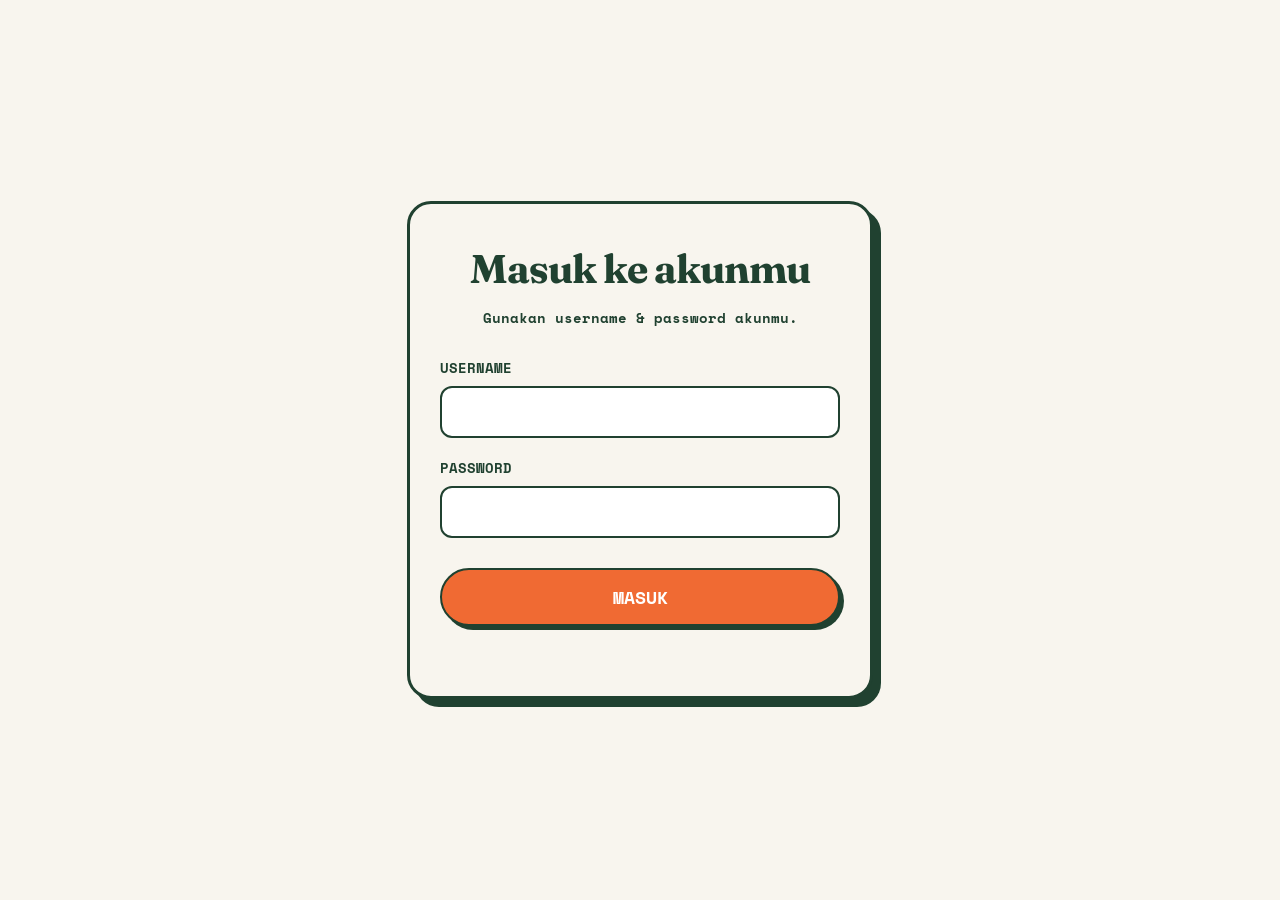
==== index.html @ 65d06ff5 "arra done" ====
<!DOCTYPE html>
<html lang="en">
<head>
    <meta charset="UTF-8">
    <meta name="viewport" content="width=device-width, initial-scale=1.0">
    <title>Document</title>
    <script src="auth.js" defer></script>
</head>
<body>
    <h2>Bismillah</h2>
    <button id="logoutBtn">Coba logout</button>
</body>
</html>
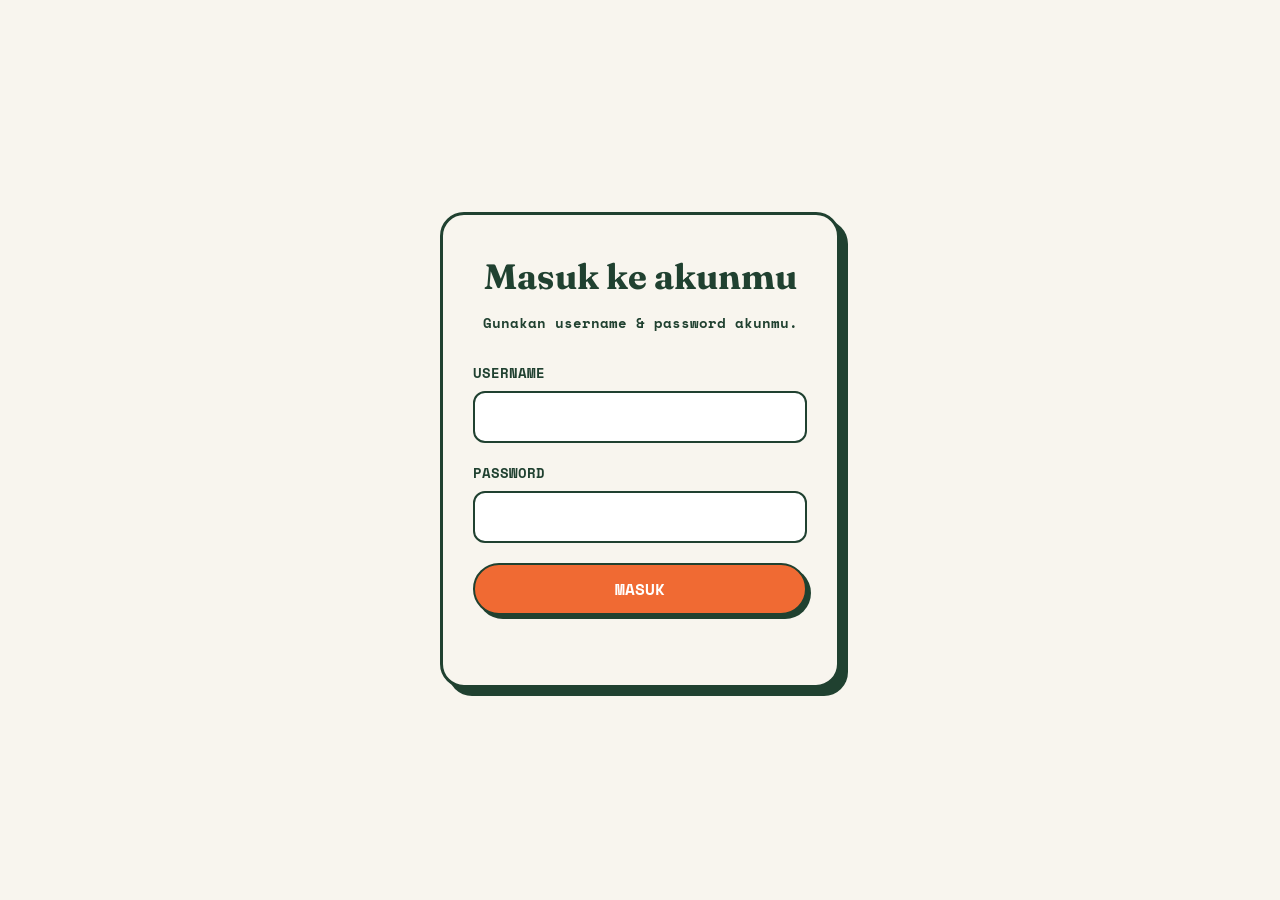
==== commit 7cd1b132: "nambah baagian izhar plus beberapa penyesuaian spt header tidak ikut scroll dan layar bisa sesuaikan" ====
--- a/index.html
+++ b/index.html
@@ -1,14 +1,80 @@
 <!DOCTYPE html>
-<html lang="en">
+<html lang="id">
 <head>
     <meta charset="UTF-8">
     <meta name="viewport" content="width=device-width, initial-scale=1.0">
-    <title>Document</title>
+    <title>Mini Shopee - Katalog Produk</title>
+    <link rel="stylesheet" href="style.css">
     <script src="auth.js" defer></script>
+    <script src="app.js" defer></script>
 </head>
 <body>
-    <h2>Bismillah</h2>
-    <button id="logoutBtn">Coba logout</button>
+    <div class="app-container">
+        <!-- Header & Navigasi -->
+        <header>
+            <button id="logoutBtn" class="nav-btn">Logout</button>
+            <h2 id="welcomeMsg" class="welcome-text">Welcome!</h2>
+            <div class="cart-header">
+                <button id="cartToggleBtn" class="cart-btn">
+                    🧺 KERANJANG <span id="cartBadge" class="badge">0</span>
+                </button>
+            </div>
+        </header>
+
+        <!-- Filter & Search Section -->
+        <section class="controls-section">
+            <div class="input-group search-group">
+                <label for="searchInput">Cari Produk</label>
+                <input type="text" id="searchInput" placeholder="Cari berdasarkan nama atau kategori...">
+            </div>
+
+            <div class="input-group">
+                <label for="categoryFilter">Kategori</label>
+                <select id="categoryFilter">
+                    <option value="all">Semua Kategori</option>
+                </select>
+            </div>
+
+            <div class="input-group">
+                <label for="sortBy">Urutkan Berdasarkan</label>
+                <select id="sortBy">
+                    <option value="default">Default</option>
+                    <option value="price-asc">Termurah</option>
+                    <option value="price-desc">Termahal</option>
+                    <option value="rating-desc">Rating Tertinggi</option>
+                </select>
+            </div>
+        </section>
+
+        <!-- Keranjang Belanja -->
+        <section id="cartSection" class="cart-section hidden">
+            <h3>Keranjang Belanja Anda</h3>
+            <div id="cartItemsList" class="cart-items-list"></div>
+            <div class="cart-summary">
+                <h4>Total: $<span id="cartTotal">0</span></h4>
+                <button id="clearCartBtn" class="danger-btn">Kosongkan Keranjang</button>
+            </div>
+        </section>
+
+        <!-- Container Error Global -->
+        <div id="errorContainer" class="error-container hidden"></div>
+
+        <!-- Catalog Grid -->
+        <main>
+            <div id="productList" class="product-grid"></div>
+            
+            <div class="load-more-container">
+                <button id="loadMoreBtn" class="hidden">Muat Lebih Banyak</button>
+            </div>
+        </main>
+    </div>
+
+    <!-- Modal Detail Produk -->
+    <div id="productModal" class="modal hidden">
+        <div class="modal-content">
+            <span id="closeModalBtn" class="close-btn">&times;</span>
+            <div id="modalBody" class="modal-body"></div>
+        </div>
+    </div>
 </body>
-</html>
-
+</html>
--- a/style.css
+++ b/style.css
@@ -0,0 +1,420 @@
+@import url('https://fonts.googleapis.com/css2?family=Fraunces:opsz,wght@9..144,700&family=Space+Mono:wght@400;700&display=swap');
+
+:root {
+  --bg-color: #F8F5EE;
+  --text-dark: #204130;
+  --primary-btn: #F06A33;
+  --primary-btn-hover: #D75520;
+  --input-bg: #FFFFFF;
+  --border-color: #204130;
+}
+
+* {
+  box-sizing: border-box;
+}
+
+body {
+  margin: 0;
+  padding: 20px;
+  background-color: var(--bg-color);
+  font-family: 'Space Mono', monospace;
+  color: var(--text-dark);
+  display: flex;
+  justify-content: center;
+  align-items: flex-start;
+  min-height: 100vh;
+}
+
+/* Login Container */
+.login-container {
+  background-color: var(--bg-color);
+  border: 3px solid var(--border-color);
+  border-radius: 24px;
+  padding: 40px 30px;
+  width: 100%;
+  max-width: 400px;
+  box-shadow: 8px 8px 0px var(--border-color); 
+  text-align: center;
+  margin: auto;
+}
+
+.login-container h2 {
+  font-family: 'Fraunces', serif;
+  font-size: 2.2rem;
+  margin-top: 0;
+  margin-bottom: 10px;
+}
+
+.login-container p {
+  font-size: 0.9rem;
+  margin-bottom: 30px;
+  font-weight: 700;
+}
+
+/* Input Group */
+.input-group {
+  text-align: left;
+  margin-bottom: 20px;
+}
+
+.input-group label {
+  display: block;
+  font-weight: 700;
+  margin-bottom: 8px;
+  font-size: 0.85rem;
+  text-transform: uppercase;
+}
+
+.input-group input,
+.input-group select {
+  width: 100%;
+  padding: 12px;
+  border: 2px solid var(--border-color);
+  border-radius: 12px;
+  font-family: 'Space Mono', monospace;
+  font-size: 1rem;
+  background-color: var(--input-bg);
+  outline: none;
+}
+
+/* General Button Style */
+button {
+  width: 100%;
+  padding: 12px 18px;
+  background-color: var(--primary-btn);
+  color: #fff;
+  font-family: 'Space Mono', monospace;
+  font-weight: 700;
+  font-size: 1rem;
+  text-transform: uppercase;
+  border: 2px solid var(--border-color);
+  border-radius: 50px;
+  cursor: pointer;
+  transition: all 0.2s ease;
+  box-shadow: 4px 4px 0px var(--border-color);
+}
+
+button:hover {
+  background-color: var(--primary-btn-hover);
+  transform: translate(2px, 2px);
+  box-shadow: 2px 2px 0px var(--border-color);
+}
+
+#errorMsg {
+  margin-top: 15px;
+  font-size: 0.8rem;
+  font-weight: bold;
+  color: #D75520 !important;
+}
+
+/* Application Layout */
+.app-container {
+  width: 100%;
+  max-width: 1100px;
+  margin: 0 auto;
+}
+
+/* Responsive Header (Logout - Welcome - Keranjang) */
+header {
+  position: sticky;
+  top: 0;
+  z-index: 100;
+  background-color: var(--bg-color); /* Agar konten di bawahnya tidak menembus transparan saat di-scroll */
+  display: flex;
+  justify-content: space-between;
+  align-items: center;
+  border-bottom: 3px solid var(--border-color);
+  padding-top: 15px;
+  padding-bottom: 15px;
+  margin-bottom: 25px;
+  width: 100%;
+  gap: 15px;
+}
+
+#logoutBtn.nav-btn,
+.cart-btn {
+  width: auto;
+  padding: 10px 20px;
+  margin-top: 0;
+  font-size: 0.85rem;
+  white-space: nowrap;
+}
+
+.welcome-text {
+  font-family: 'Fraunces', serif;
+  font-size: 1.6rem;
+  margin: 0;
+  text-align: center;
+  color: var(--text-dark);
+  flex: 1;
+}
+
+.badge {
+  background-color: var(--text-dark);
+  color: #fff;
+  border-radius: 50%;
+  padding: 2px 8px;
+  font-size: 0.8rem;
+}
+
+/* Controls Section (Search, Filter, Sort) */
+.controls-section {
+  display: grid;
+  grid-template-columns: 2fr 1fr 1fr;
+  gap: 15px;
+  margin-bottom: 30px;
+}
+
+/* Product Cards Grid */
+.product-grid {
+  display: grid;
+  grid-template-columns: repeat(auto-fill, minmax(220px, 1fr));
+  gap: 20px;
+}
+
+.product-card {
+  position: relative;
+  background: var(--input-bg);
+  border: 3px solid var(--border-color);
+  border-radius: 16px;
+  padding: 15px;
+  box-shadow: 5px 5px 0px var(--border-color);
+  display: flex;
+  flex-direction: column;
+  justify-content: space-between;
+  cursor: pointer;
+}
+
+.discount-badge {
+  position: absolute;
+  top: 10px;
+  left: 10px;
+  background-color: var(--primary-btn);
+  color: white;
+  padding: 4px 8px;
+  border-radius: 8px;
+  font-size: 0.75rem;
+  font-weight: bold;
+  border: 1px solid var(--border-color);
+}
+
+.product-img {
+  width: 100%;
+  height: 160px;
+  object-fit: contain;
+  border-bottom: 2px solid var(--border-color);
+  padding-bottom: 10px;
+  margin-bottom: 10px;
+}
+
+.product-category {
+  font-size: 0.75rem;
+  text-transform: uppercase;
+  background: #E8E2CE;
+  padding: 2px 6px;
+  border-radius: 4px;
+  font-weight: bold;
+}
+
+.product-price {
+  font-weight: bold;
+  font-size: 1.2rem;
+  color: var(--primary-btn-hover);
+  margin: 8px 0;
+}
+
+/* Cart Section */
+.cart-section {
+  background: var(--input-bg);
+  border: 3px solid var(--border-color);
+  border-radius: 16px;
+  padding: 20px;
+  margin-bottom: 25px;
+  box-shadow: 6px 6px 0px var(--border-color);
+}
+
+.cart-item {
+  display: flex;
+  align-items: center;
+  justify-content: space-between;
+  border-bottom: 1px dashed var(--border-color);
+  padding: 10px 0;
+  gap: 10px;
+  flex-wrap: wrap;
+}
+
+.cart-item-img {
+  width: 50px;
+  height: 50px;
+  object-fit: cover;
+  border-radius: 8px;
+}
+
+.cart-item-info {
+  flex: 1;
+  min-width: 120px;
+}
+
+.cart-item-actions {
+  display: flex;
+  align-items: center;
+  gap: 5px;
+}
+
+.cart-item-actions button {
+  width: auto;
+  padding: 4px 10px;
+  font-size: 0.8rem;
+}
+
+.danger-btn {
+  background-color: #d9534f !important;
+}
+
+/* Load More Container */
+.load-more-container {
+  text-align: center;
+  margin: 30px 0;
+}
+
+.load-more-container button {
+  width: auto;
+  padding: 12px 30px;
+}
+
+/* Modal Styles */
+.modal {
+  position: fixed;
+  top: 0;
+  left: 0;
+  width: 100%;
+  height: 100%;
+  background: rgba(0, 0, 0, 0.5);
+  display: flex;
+  justify-content: center;
+  align-items: center;
+  z-index: 1000;
+  padding: 15px;
+}
+
+.modal-content {
+  background: var(--bg-color);
+  border: 3px solid var(--border-color);
+  border-radius: 20px;
+  padding: 25px;
+  width: 100%;
+  max-width: 600px;
+  max-height: 90vh;
+  overflow-y: auto;
+  box-shadow: 8px 8px 0px var(--border-color);
+  position: relative;
+}
+
+.close-btn {
+  position: absolute;
+  top: 10px;
+  right: 15px;
+  font-size: 1.8rem;
+  font-weight: bold;
+  cursor: pointer;
+}
+
+.modal-detail {
+  display: flex;
+  gap: 20px;
+  align-items: center;
+}
+
+.modal-detail img {
+  width: 180px;
+  height: 180px;
+  object-fit: contain;
+  border: 2px solid var(--border-color);
+  border-radius: 12px;
+  background: white;
+}
+
+.error-box {
+  background-color: #f8d7da;
+  color: #721c24;
+  padding: 15px;
+  border: 2px solid #f5c6cb;
+  border-radius: 12px;
+  margin-bottom: 20px;
+}
+
+.hidden {
+  display: none !important;
+}
+
+/* ==========================================
+   RESPONSIVE DESIGN (MEDIA QUERIES)
+   ========================================== */
+
+/* Tablet & HP Landscape (Max-width: 768px) */
+@media (max-width: 768px) {
+  body {
+    padding: 12px;
+  }
+
+  header {
+    flex-wrap: wrap;
+  }
+
+
+  .welcome-text {
+    order: -1;
+    width: 100%;
+    flex: none;
+    margin-bottom: 10px;
+    font-size: 1.4rem;
+  }
+
+  #logoutBtn.nav-btn,
+  .cart-btn {
+    font-size: 0.8rem;
+    padding: 8px 14px;
+  }
+
+  .controls-section {
+    grid-template-columns: 1fr;
+    gap: 10px;
+  }
+
+  .product-grid {
+    grid-template-columns: repeat(auto-fill, minmax(160px, 1fr));
+    gap: 15px;
+  }
+
+  .modal-detail {
+    flex-direction: column;
+    text-align: center;
+  }
+
+  .modal-detail img {
+    width: 140px;
+    height: 140px;
+  }
+}
+
+/* HP Portrait / Layar Kecil (Max-width: 480px) */
+@media (max-width: 480px) {
+  .product-grid {
+    grid-template-columns: 1fr;
+  }
+
+  .login-container {
+    padding: 25px 18px;
+  }
+
+  .cart-item {
+    flex-direction: column;
+    align-items: flex-start;
+  }
+
+  .cart-item-actions {
+    width: 100%;
+    justify-content: space-between;
+    margin-top: 5px;
+  }
+}
